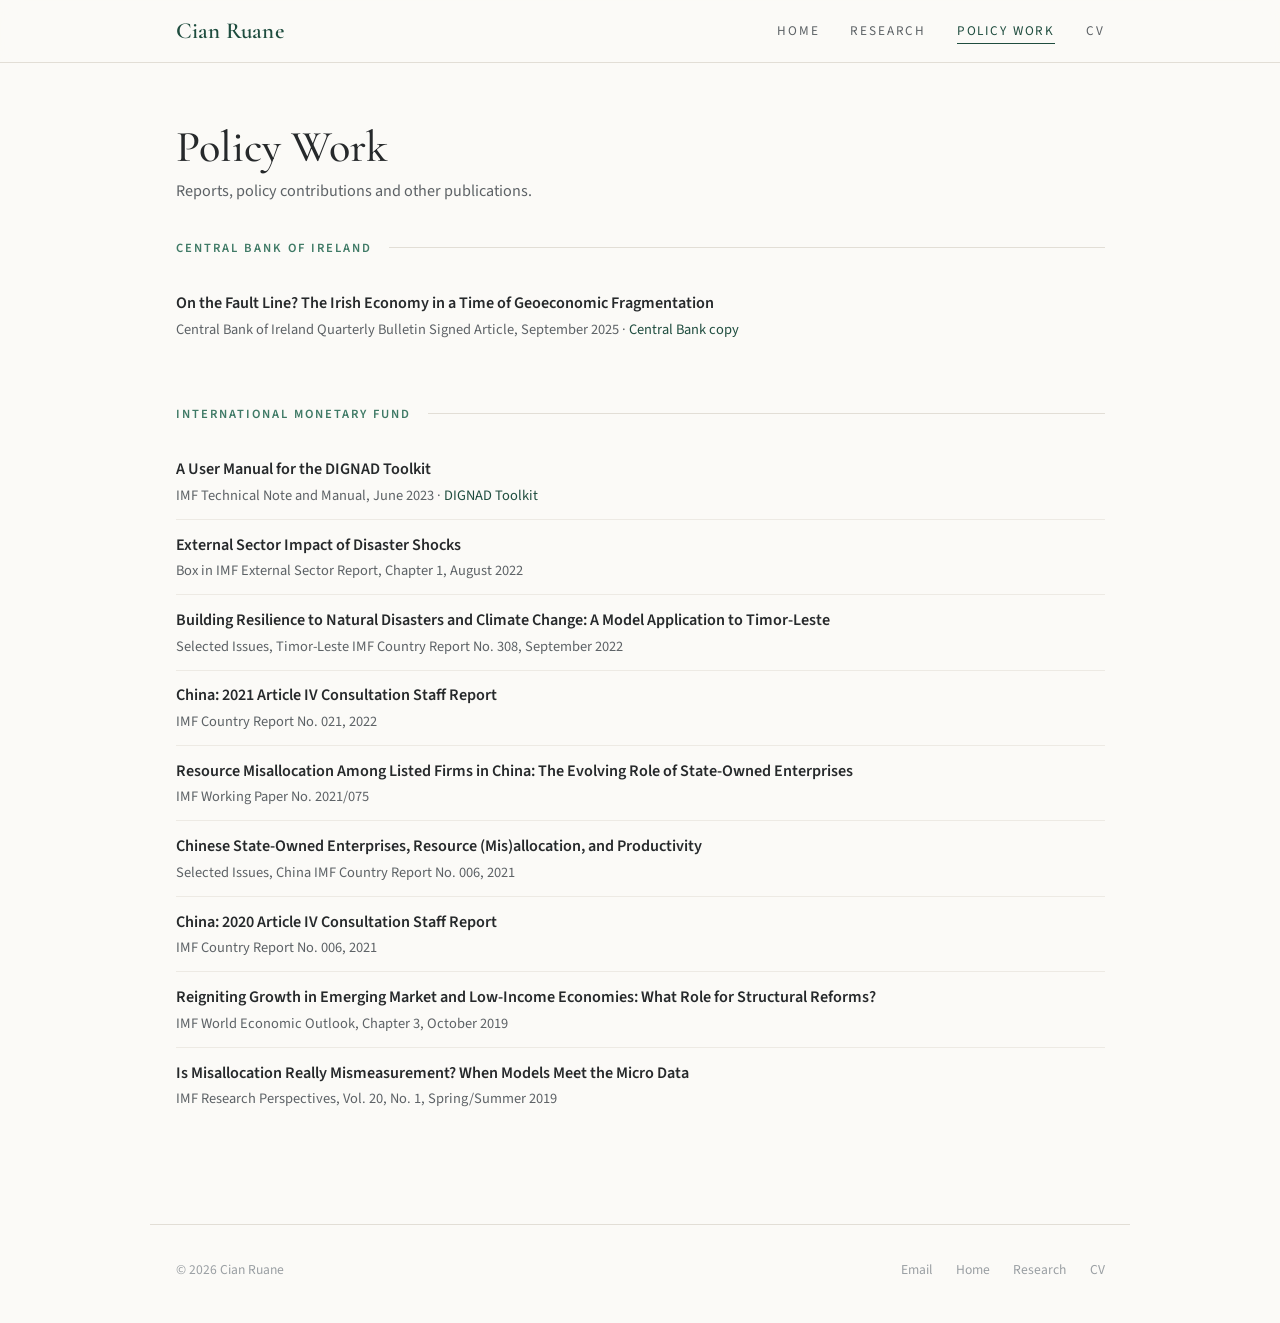
==== policy.html @ 05b77630 "Add files via upload" ====
<!DOCTYPE html>
<html lang="en">
<head>
  <meta charset="utf-8">
  <meta name="viewport" content="width=device-width, initial-scale=1">
  <title>Policy Work — Cian Ruane</title>
  <meta name="description" content="Policy work by Cian Ruane: Central Bank of Ireland and IMF reports, signed articles, working papers and other publications.">
  <link rel="preconnect" href="https://fonts.googleapis.com">
  <link rel="preconnect" href="https://fonts.gstatic.com" crossorigin>
  <link href="https://fonts.googleapis.com/css2?family=Cormorant+Garamond:ital,wght@0,500;0,600;1,500&family=Source+Sans+3:ital,wght@0,400;0,600;1,400&display=swap" rel="stylesheet">
  <link rel="stylesheet" href="style.css">
  <link rel="icon" href="data:image/svg+xml,<svg xmlns='http://www.w3.org/2000/svg' viewBox='0 0 100 100'><rect width='100' height='100' rx='16' fill='%231f4d3f'/><text x='50' y='68' font-size='58' text-anchor='middle' fill='white' font-family='Georgia,serif'>C</text></svg>">
</head>
<body>

<nav class="nav">
  <div class="nav-inner">
    <a href="index.html" class="nav-name">Cian Ruane</a>
    <ul class="nav-links">
      <li><a href="index.html">Home</a></li>
      <li><a href="research.html">Research</a></li>
      <li><a href="policy.html" class="active">Policy Work</a></li>
      <li><a href="cv/CianRuane_CV.pdf" target="_blank" rel="noopener">CV</a></li>
    </ul>
  </div>
</nav>

<header class="page-head">
  <h1 class="page-title">Policy Work</h1>
  <p class="page-sub">Reports, policy contributions and other publications.</p>
</header>

<main class="content">

  <section class="section" id="cbi">
    <div class="section-head"><h2>Central Bank of Ireland</h2></div>

    <div class="item">
      <a class="t" href="papers/OnTheFaultLine_IrishEconomy.pdf" target="_blank" rel="noopener">On the Fault Line? The Irish Economy in a Time of Geoeconomic Fragmentation</a>
      <span class="where">Central Bank of Ireland Quarterly Bulletin Signed Article, September 2025 · <a href="https://www.centralbank.ie/docs/default-source/publications/quarterly-bulletins/quarterly-bulletin-signed-articles/on-the-fault-line-irish-economy-in-a-time-of-geoeconomic-fragmentation.pdf" target="_blank" rel="noopener">Central Bank copy</a></span>
    </div>
  </section>

  <section class="section" id="imf">
    <div class="section-head"><h2>International Monetary Fund</h2></div>

    <div class="item">
      <a class="t" href="https://www.imf.org/en/Publications/TNM/Issues/2023/06/05/A-User-Manual-for-the-DIGNAD-Toolkit-531886" target="_blank" rel="noopener">A User Manual for the DIGNAD Toolkit</a>
      <span class="where">IMF Technical Note and Manual, June 2023 · <a href="https://climatedata.imf.org/pages/dignad" target="_blank" rel="noopener">DIGNAD Toolkit</a></span>
    </div>
    <div class="item">
      <a class="t" href="https://www.imf.org/en/Publications/ESR/Issues/2022/08/04/2022-external-sector-report" target="_blank" rel="noopener">External Sector Impact of Disaster Shocks</a>
      <span class="where">Box in IMF External Sector Report, Chapter 1, August 2022</span>
    </div>
    <div class="item">
      <a class="t" href="https://www.imf.org/en/Publications/CR/Issues/2022/09/21/Democratic-Republic-of-Timor-Leste-Selected-Issues-523690" target="_blank" rel="noopener">Building Resilience to Natural Disasters and Climate Change: A Model Application to Timor-Leste</a>
      <span class="where">Selected Issues, Timor-Leste IMF Country Report No. 308, September 2022</span>
    </div>
    <div class="item">
      <a class="t" href="https://www.imf.org/en/Publications/CR/Issues/2022/01/26/Peoples-Republic-of-China-2021-Article-IV-Consultation-Press-Release-Staff-Report-and-512248" target="_blank" rel="noopener">China: 2021 Article IV Consultation Staff Report</a>
      <span class="where">IMF Country Report No. 021, 2022</span>
    </div>
    <div class="item">
      <a class="t" href="https://www.imf.org/en/Publications/WP/Issues/2021/03/12/Resource-Misallocation-Among-Listed-Firms-in-China-The-Evolving-Role-of-State-Owned-50167" target="_blank" rel="noopener">Resource Misallocation Among Listed Firms in China: The Evolving Role of State-Owned Enterprises</a>
      <span class="where">IMF Working Paper No. 2021/075</span>
    </div>
    <div class="item">
      <a class="t" href="https://www.imf.org/en/Publications/CR/Issues/2021/01/13/Peoples-Republic-of-China-Selected-Issues-50007" target="_blank" rel="noopener">Chinese State-Owned Enterprises, Resource (Mis)allocation, and Productivity</a>
      <span class="where">Selected Issues, China IMF Country Report No. 006, 2021</span>
    </div>
    <div class="item">
      <a class="t" href="https://www.imf.org/en/Publications/CR/Issues/2021/01/06/Peoples-Republic-of-China-2020-Article-IV-Consultation-Press-Release-Staff-Report-and-49992" target="_blank" rel="noopener">China: 2020 Article IV Consultation Staff Report</a>
      <span class="where">IMF Country Report No. 006, 2021</span>
    </div>
    <div class="item">
      <a class="t" href="https://www.imf.org/en/Publications/WEO/Issues/2019/10/01/world-economic-outlook-october-2019#Chapter%203" target="_blank" rel="noopener">Reigniting Growth in Emerging Market and Low-Income Economies: What Role for Structural Reforms?</a>
      <span class="where">IMF World Economic Outlook, Chapter 3, October 2019</span>
    </div>
    <div class="item">
      <a class="t" href="https://www.imf.org/External/Pubs/FT/irb/2019/SpringSummer/index.pdf" target="_blank" rel="noopener">Is Misallocation Really Mismeasurement? When Models Meet the Micro Data</a>
      <span class="where">IMF Research Perspectives, Vol. 20, No. 1, Spring/Summer 2019</span>
    </div>
  </section>

</main>

<footer>
  <div>© <span id="year">2026</span> Cian Ruane</div>
  <div>
    <a href="mailto:cianruane2@gmail.com">Email</a>
    <a href="index.html">Home</a>
    <a href="research.html">Research</a>
    <a href="cv/CianRuane_CV.pdf" target="_blank" rel="noopener">CV</a>
  </div>
</footer>
<script>document.getElementById('year').textContent = new Date().getFullYear();</script>
</body>
</html>
---- style.css ----
/* ------------------------------------------------------------
   cianruane.com — stylesheet
   Fonts: Cormorant Garamond (headings) + Source Sans 3 (body)
   Palette: warm off-white ground, deep green accent
   ------------------------------------------------------------ */

:root {
  --ground: #fbfaf7;
  --ink: #26292b;
  --ink-soft: #5d6266;
  --ink-faint: #9a9fa3;
  --accent: #1f4d3f;        /* deep green */
  --accent-soft: #3f7a66;
  --rule: #e2ded6;
  --rule-soft: rgba(226, 222, 214, 0.55);
  --serif: "Cormorant Garamond", "Iowan Old Style", Georgia, serif;
  --sans: "Source Sans 3", "Helvetica Neue", Arial, sans-serif;
  --max: 980px;
}

*, *::before, *::after { box-sizing: border-box; margin: 0; padding: 0; }
html { font-size: 17px; scroll-behavior: smooth; }
body {
  font-family: var(--sans);
  color: var(--ink);
  background: var(--ground);
  line-height: 1.6;
  -webkit-font-smoothing: antialiased;
}
a { color: var(--accent); text-decoration: none; }
a:hover { text-decoration: underline; text-underline-offset: 3px; }

/* ---------- Navigation ---------- */
.nav {
  position: sticky; top: 0; z-index: 10;
  background: rgba(251, 250, 247, 0.9);
  backdrop-filter: blur(10px); -webkit-backdrop-filter: blur(10px);
  border-bottom: 1px solid var(--rule);
}
.nav-inner {
  max-width: var(--max); margin: 0 auto; padding: 0 1.5rem;
  height: 62px; display: flex; align-items: center; justify-content: space-between;
}
.nav-name {
  font-family: var(--serif); font-size: 1.35rem; font-weight: 600;
  color: var(--accent); letter-spacing: 0.01em;
}
.nav-name:hover { text-decoration: none; }
.nav-links { display: flex; gap: 1.8rem; list-style: none; }
.nav-links a {
  font-size: 0.78rem; letter-spacing: 0.14em; text-transform: uppercase;
  color: var(--ink-soft); padding-bottom: 3px;
  border-bottom: 1.5px solid transparent; transition: color .2s, border-color .2s;
}
.nav-links a:hover, .nav-links a.active { color: var(--accent); border-color: var(--accent); text-decoration: none; }

/* ---------- Home / hero ---------- */
.hero {
  max-width: var(--max); margin: 0 auto; padding: 4.5rem 1.5rem 3rem;
  display: grid; grid-template-columns: 280px 1fr; gap: 3.5rem; align-items: start;
}
.hero-photo {
  width: 100%; aspect-ratio: 4 / 5; object-fit: cover; object-position: top;
  border-radius: 4px; filter: grayscale(100%);
  box-shadow: 0 10px 30px rgba(38, 41, 43, 0.10);
}
.hero-name {
  font-family: var(--serif); font-size: 3rem; font-weight: 500; line-height: 1.05;
  color: var(--ink); margin-bottom: 0.4rem;
}
.hero-role { font-size: 1.05rem; color: var(--ink-soft); margin-bottom: 1.8rem; }
.hero-role a { color: var(--accent); }
.hero-bio p { margin-bottom: 1rem; max-width: 60ch; }
.hero-bio p:last-child { margin-bottom: 0; }

.hero-facts {
  display: grid; grid-template-columns: max-content 1fr; column-gap: 1.5rem; row-gap: .45rem;
  margin: 2rem 0; padding: 1.4rem 0; border-top: 1px solid var(--rule); border-bottom: 1px solid var(--rule);
  font-size: 0.92rem;
}
.hero-facts dt { font-size: .72rem; letter-spacing: .12em; text-transform: uppercase; color: var(--ink-faint); padding-top: .2rem; }
.hero-facts dd { color: var(--ink); }

.hero-contact { font-size: .92rem; color: var(--ink-soft); }
.hero-contact p { margin-bottom: .35rem; }
.hero-contact .profiles a { margin-right: 1.1rem; }
.hero-contact .profiles a::before { content: "↗ "; color: var(--ink-faint); }
.hero-actions { display: flex; gap: .8rem; margin-top: 1.6rem; flex-wrap: wrap; }
.btn {
  display: inline-block; padding: .55rem 1.1rem; border-radius: 3px; font-size: .82rem;
  letter-spacing: .08em; text-transform: uppercase; border: 1px solid var(--accent);
  color: var(--accent); transition: background .2s, color .2s;
}
.btn:hover { background: var(--accent); color: #fff; text-decoration: none; }
.btn.primary { background: var(--accent); color: #fff; }
.btn.primary:hover { background: var(--accent-soft); border-color: var(--accent-soft); }

.hero-fields { display: flex; flex-wrap: wrap; gap: .45rem; margin-top: 1.4rem; }
.tag {
  font-size: .72rem; letter-spacing: .08em; text-transform: uppercase;
  color: var(--accent); border: 1px solid rgba(31,77,63,.3); border-radius: 999px; padding: .2rem .7rem;
}

/* ---------- Research page ---------- */
.page-head { max-width: var(--max); margin: 0 auto; padding: 3.5rem 1.5rem 1rem; }
.page-title { font-family: var(--serif); font-size: 2.6rem; font-weight: 500; color: var(--ink); line-height: 1.1; }
.page-sub { color: var(--ink-soft); margin-top: .4rem; font-size: .95rem; }
.page-sub a { margin-right: 1.1rem; }

.content { max-width: var(--max); margin: 0 auto; padding: 1rem 1.5rem 3rem; }
.section { margin-bottom: 3rem; }
.section-head { display: flex; align-items: center; gap: 1rem; margin-bottom: 1.2rem; }
.section-head h2 {
  font-family: var(--sans); font-size: .74rem; font-weight: 600; letter-spacing: .16em;
  text-transform: uppercase; color: var(--accent-soft); white-space: nowrap;
}
.section-head::after { content: ""; flex: 1; height: 1px; background: var(--rule); }

.paper { padding: 1.25rem 0; border-bottom: 1px solid var(--rule-soft); }
.paper:last-child { border-bottom: none; }
.paper h3 { font-family: var(--serif); font-size: 1.32rem; font-weight: 600; line-height: 1.3; color: var(--ink); margin-bottom: .2rem; }
.paper h3 a { color: inherit; background-image: linear-gradient(var(--accent), var(--accent)); background-repeat: no-repeat; background-size: 0 1.5px; background-position: 0 100%; transition: background-size .25s ease, color .2s; }
.paper h3 a:hover { text-decoration: none; color: var(--accent); background-size: 100% 1.5px; }
.paper .with { font-size: .9rem; color: var(--ink-soft); }
.paper .venue { font-size: .92rem; margin-top: .35rem; color: var(--ink-soft); }
.paper .venue .j {
  display: inline-block; font-family: var(--serif); font-size: 1.02rem; font-weight: 600; font-style: italic;
  color: var(--accent); background: rgba(31,77,63,.07); border-left: 3px solid var(--accent);
  padding: .05rem .55rem .05rem .5rem; margin-right: .4rem; border-radius: 0 3px 3px 0;
}
.paper .venue .status { font-weight: 600; color: var(--ink); }
.paper .note { font-size: .84rem; color: var(--ink-soft); font-style: italic; margin-top: .15rem; }
.paper .links { font-size: .82rem; margin-top: .35rem; }
.paper .links a { margin-right: .9rem; }
.paper .links a::before { content: "↗ "; color: var(--ink-faint); }

/* collapsible abstract */
.paper details { margin-top: .4rem; font-size: .88rem; }
.paper summary { cursor: pointer; color: var(--accent-soft); font-size: .8rem; list-style: none; user-select: none; display: inline-block; }
.paper summary::-webkit-details-marker { display: none; }
.paper summary::before { content: "+ "; }
.paper details[open] summary::before { content: "− "; }
.paper details p {
  margin-top: .55rem; padding: .9rem 1rem; color: var(--ink-soft); line-height: 1.6;
  background: rgba(226, 222, 214, .18); border-left: 2px solid var(--rule); text-align: justify; hyphens: auto;
}

/* compact lists (discussions, reports) */
.item { padding: .7rem 0; border-bottom: 1px solid var(--rule-soft); font-size: .95rem; }
.item:last-child { border-bottom: none; }
.item .t { font-weight: 600; color: var(--ink); }
.item .by { color: var(--ink-soft); }
.item .where { display: block; font-size: .85rem; color: var(--ink-soft); margin-top: .1rem; }

/* ---------- Footer ---------- */
footer {
  max-width: var(--max); margin: 0 auto; padding: 2rem 1.5rem 2.5rem;
  border-top: 1px solid var(--rule); display: flex; justify-content: space-between; gap: 1rem; flex-wrap: wrap;
  font-size: .8rem; color: var(--ink-faint);
}
footer a { color: var(--ink-faint); margin-left: 1.2rem; }
footer a:hover { color: var(--accent); }

/* ---------- Responsive ---------- */
@media (max-width: 720px) {
  html { font-size: 16px; }
  .hero { grid-template-columns: 1fr; gap: 2rem; padding-top: 2.5rem; }
  .hero-photo { max-width: 240px; }
  .hero-name { font-size: 2.4rem; }
  .page-title { font-size: 2.1rem; }
  .nav-links { gap: 1.1rem; }
  .nav-links a { font-size: .72rem; }
  footer { flex-direction: column; }
  footer a { margin-left: 0; margin-right: 1.2rem; }
}
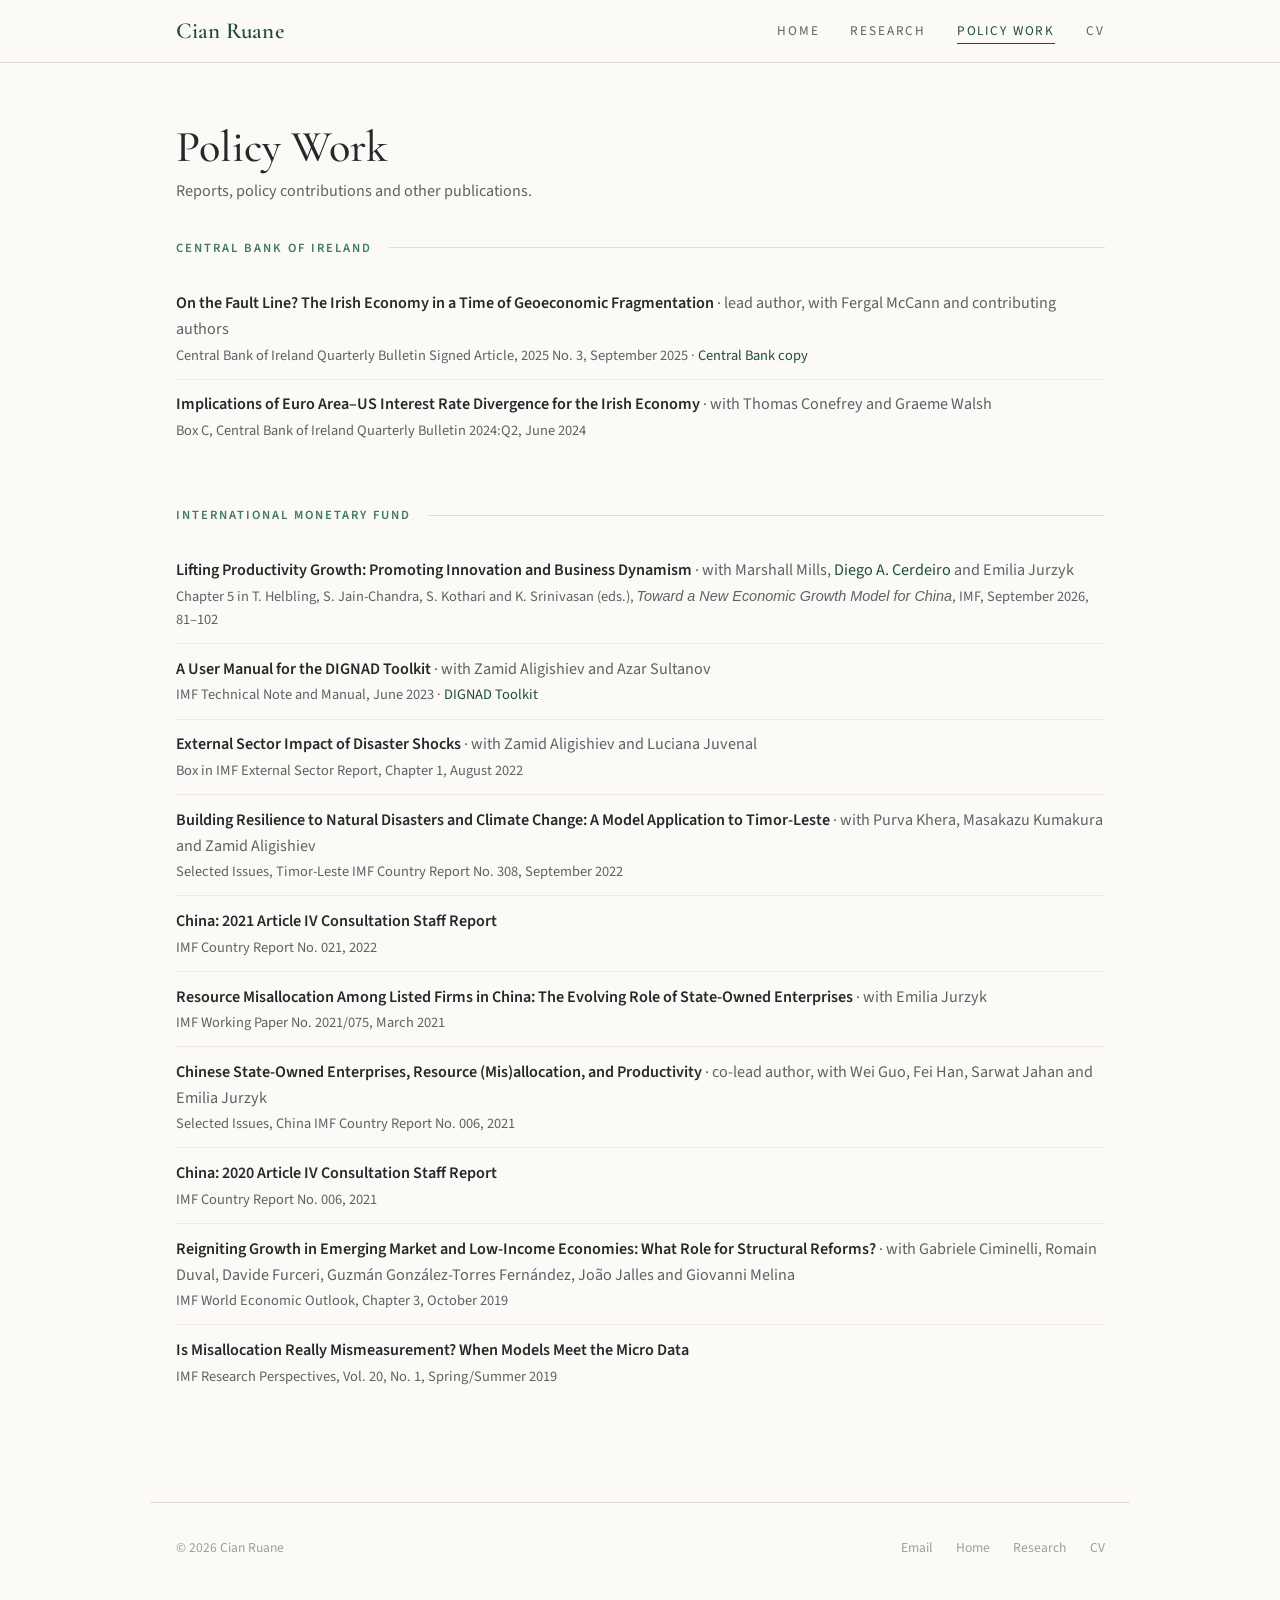
==== commit 0f0a92f8: "Add files via upload Sept 2026 updates" ====
--- a/policy.html
+++ b/policy.html
@@ -37,7 +37,13 @@
 
     <div class="item">
       <a class="t" href="papers/OnTheFaultLine_IrishEconomy.pdf" target="_blank" rel="noopener">On the Fault Line? The Irish Economy in a Time of Geoeconomic Fragmentation</a>
-      <span class="where">Central Bank of Ireland Quarterly Bulletin Signed Article, September 2025 · <a href="https://www.centralbank.ie/docs/default-source/publications/quarterly-bulletins/quarterly-bulletin-signed-articles/on-the-fault-line-irish-economy-in-a-time-of-geoeconomic-fragmentation.pdf" target="_blank" rel="noopener">Central Bank copy</a></span>
+      <span class="by">· lead author, with Fergal McCann and contributing authors</span>
+      <span class="where">Central Bank of Ireland Quarterly Bulletin Signed Article, 2025 No. 3, September 2025 · <a href="https://www.centralbank.ie/docs/default-source/publications/quarterly-bulletins/quarterly-bulletin-signed-articles/on-the-fault-line-irish-economy-in-a-time-of-geoeconomic-fragmentation.pdf" target="_blank" rel="noopener">Central Bank copy</a></span>
+    </div>
+    <div class="item">
+      <a class="t" href="https://www.centralbank.ie/docs/default-source/publications/quarterly-bulletins/boxes/qb2-2024/box-c-implications-of-euro-area-us-interest-rate-divergence-for-the-irish-economy.pdf" target="_blank" rel="noopener">Implications of Euro Area–US Interest Rate Divergence for the Irish Economy</a>
+      <span class="by">· with Thomas Conefrey and Graeme Walsh</span>
+      <span class="where">Box C, Central Bank of Ireland Quarterly Bulletin 2024:Q2, June 2024</span>
     </div>
   </section>
 
@@ -45,15 +51,24 @@
     <div class="section-head"><h2>International Monetary Fund</h2></div>
 
     <div class="item">
+      <a class="t" href="https://www.imf.org/en/publications/books/issues/2026/09/18/toward-a-new-economic-growth-model-for-china-573495" target="_blank" rel="noopener">Lifting Productivity Growth: Promoting Innovation and Business Dynamism</a>
+      <span class="by">· with Marshall Mills, <a href="https://sites.google.com/site/diegocerdeiro/home" target="_blank" rel="noopener">Diego A. Cerdeiro</a> and Emilia Jurzyk</span>
+      <span class="where">Chapter 5 in T. Helbling, S. Jain-Chandra, S. Kothari and K. Srinivasan (eds.), <em>Toward a New Economic Growth Model for China</em>, IMF, September 2026, 81–102</span>
+    </div>
+
+    <div class="item">
       <a class="t" href="https://www.imf.org/en/Publications/TNM/Issues/2023/06/05/A-User-Manual-for-the-DIGNAD-Toolkit-531886" target="_blank" rel="noopener">A User Manual for the DIGNAD Toolkit</a>
+      <span class="by">· with Zamid Aligishiev and Azar Sultanov</span>
       <span class="where">IMF Technical Note and Manual, June 2023 · <a href="https://climatedata.imf.org/pages/dignad" target="_blank" rel="noopener">DIGNAD Toolkit</a></span>
     </div>
     <div class="item">
       <a class="t" href="https://www.imf.org/en/Publications/ESR/Issues/2022/08/04/2022-external-sector-report" target="_blank" rel="noopener">External Sector Impact of Disaster Shocks</a>
+      <span class="by">· with Zamid Aligishiev and Luciana Juvenal</span>
       <span class="where">Box in IMF External Sector Report, Chapter 1, August 2022</span>
     </div>
     <div class="item">
       <a class="t" href="https://www.imf.org/en/Publications/CR/Issues/2022/09/21/Democratic-Republic-of-Timor-Leste-Selected-Issues-523690" target="_blank" rel="noopener">Building Resilience to Natural Disasters and Climate Change: A Model Application to Timor-Leste</a>
+      <span class="by">· with Purva Khera, Masakazu Kumakura and Zamid Aligishiev</span>
       <span class="where">Selected Issues, Timor-Leste IMF Country Report No. 308, September 2022</span>
     </div>
     <div class="item">
@@ -62,10 +77,12 @@
     </div>
     <div class="item">
       <a class="t" href="https://www.imf.org/en/Publications/WP/Issues/2021/03/12/Resource-Misallocation-Among-Listed-Firms-in-China-The-Evolving-Role-of-State-Owned-50167" target="_blank" rel="noopener">Resource Misallocation Among Listed Firms in China: The Evolving Role of State-Owned Enterprises</a>
-      <span class="where">IMF Working Paper No. 2021/075</span>
+      <span class="by">· with Emilia Jurzyk</span>
+      <span class="where">IMF Working Paper No. 2021/075, March 2021</span>
     </div>
     <div class="item">
       <a class="t" href="https://www.imf.org/en/Publications/CR/Issues/2021/01/13/Peoples-Republic-of-China-Selected-Issues-50007" target="_blank" rel="noopener">Chinese State-Owned Enterprises, Resource (Mis)allocation, and Productivity</a>
+      <span class="by">· co-lead author, with Wei Guo, Fei Han, Sarwat Jahan and Emilia Jurzyk</span>
       <span class="where">Selected Issues, China IMF Country Report No. 006, 2021</span>
     </div>
     <div class="item">
@@ -74,6 +91,7 @@
     </div>
     <div class="item">
       <a class="t" href="https://www.imf.org/en/Publications/WEO/Issues/2019/10/01/world-economic-outlook-october-2019#Chapter%203" target="_blank" rel="noopener">Reigniting Growth in Emerging Market and Low-Income Economies: What Role for Structural Reforms?</a>
+      <span class="by">· with Gabriele Ciminelli, Romain Duval, Davide Furceri, Guzmán González-Torres Fernández, João Jalles and Giovanni Melina</span>
       <span class="where">IMF World Economic Outlook, Chapter 3, October 2019</span>
     </div>
     <div class="item">
--- a/style.css
+++ b/style.css
@@ -81,7 +81,7 @@
 .hero-facts dt { font-size: .72rem; letter-spacing: .12em; text-transform: uppercase; color: var(--ink-faint); padding-top: .2rem; }
 .hero-facts dd { color: var(--ink); }
 
-.hero-contact { font-size: .92rem; color: var(--ink-soft); }
+.hero-contact { font-size: .92rem; color: var(--ink-soft); margin-top: 1.8rem; padding-top: 1.4rem; border-top: 1px solid var(--rule); }
 .hero-contact p { margin-bottom: .35rem; }
 .hero-contact .profiles a { margin-right: 1.1rem; }
 .hero-contact .profiles a::before { content: "↗ "; color: var(--ink-faint); }
@@ -124,9 +124,8 @@
 .paper .with { font-size: .9rem; color: var(--ink-soft); }
 .paper .venue { font-size: .92rem; margin-top: .35rem; color: var(--ink-soft); }
 .paper .venue .j {
-  display: inline-block; font-family: var(--serif); font-size: 1.02rem; font-weight: 600; font-style: italic;
-  color: var(--accent); background: rgba(31,77,63,.07); border-left: 3px solid var(--accent);
-  padding: .05rem .55rem .05rem .5rem; margin-right: .4rem; border-radius: 0 3px 3px 0;
+  font-family: var(--serif); font-size: 1.05rem; font-weight: 600; font-style: italic;
+  color: var(--accent); margin-right: .35rem;
 }
 .paper .venue .status { font-weight: 600; color: var(--ink); }
 .paper .note { font-size: .84rem; color: var(--ink-soft); font-style: italic; margin-top: .15rem; }
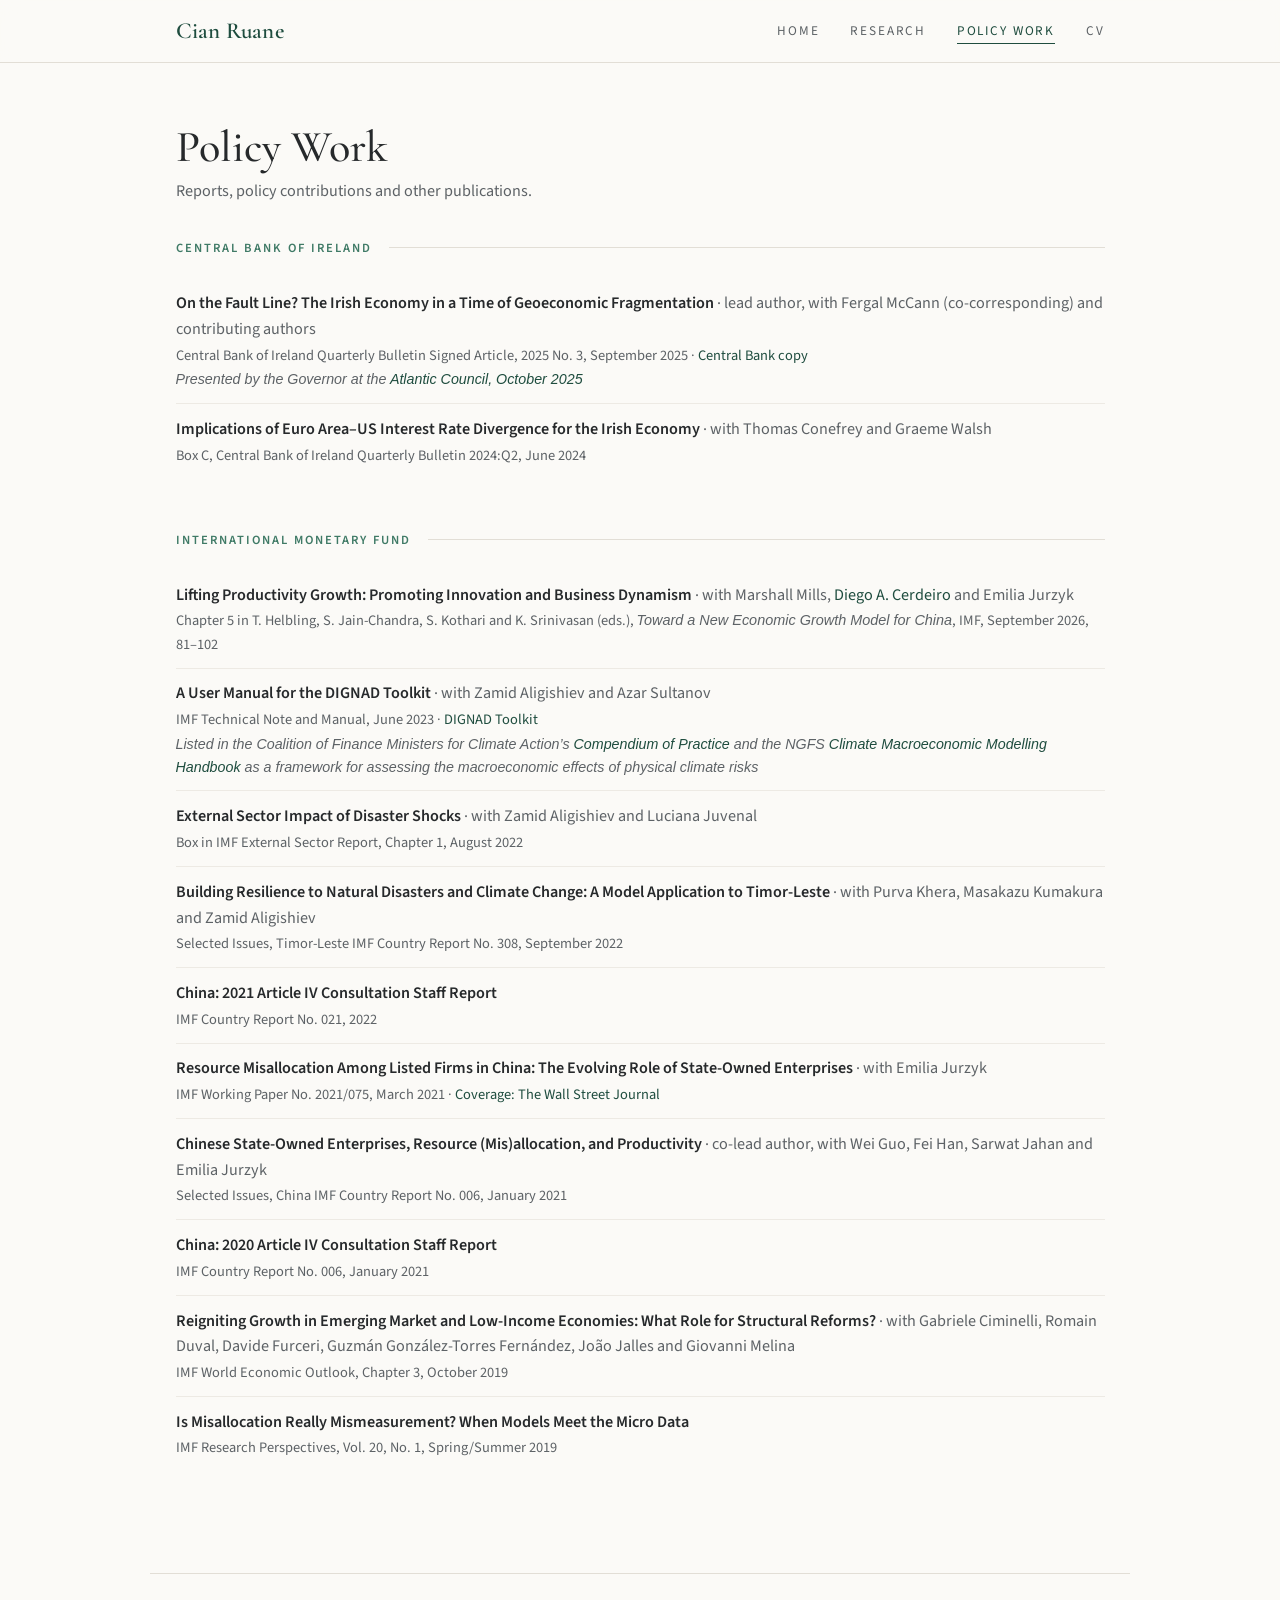
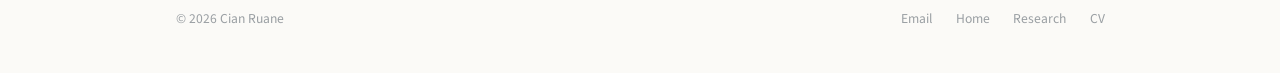
==== commit 213ca9cf: "Add files via upload" ====
--- a/policy.html
+++ b/policy.html
@@ -37,8 +37,9 @@
 
     <div class="item">
       <a class="t" href="papers/OnTheFaultLine_IrishEconomy.pdf" target="_blank" rel="noopener">On the Fault Line? The Irish Economy in a Time of Geoeconomic Fragmentation</a>
-      <span class="by">· lead author, with Fergal McCann and contributing authors</span>
+      <span class="by">· lead author, with Fergal McCann (co-corresponding) and contributing authors</span>
       <span class="where">Central Bank of Ireland Quarterly Bulletin Signed Article, 2025 No. 3, September 2025 · <a href="https://www.centralbank.ie/docs/default-source/publications/quarterly-bulletins/quarterly-bulletin-signed-articles/on-the-fault-line-irish-economy-in-a-time-of-geoeconomic-fragmentation.pdf" target="_blank" rel="noopener">Central Bank copy</a></span>
+      <span class="note">Presented by the Governor at the <a href="https://www.centralbank.ie/news/article/speech-governor-makhlouf-the-trans-atlantic-economy-pathways-and-perceptions-14-oct-2025" target="_blank" rel="noopener">Atlantic Council, October 2025</a></span>
     </div>
     <div class="item">
       <a class="t" href="https://www.centralbank.ie/docs/default-source/publications/quarterly-bulletins/boxes/qb2-2024/box-c-implications-of-euro-area-us-interest-rate-divergence-for-the-irish-economy.pdf" target="_blank" rel="noopener">Implications of Euro Area–US Interest Rate Divergence for the Irish Economy</a>
@@ -60,6 +61,7 @@
       <a class="t" href="https://www.imf.org/en/Publications/TNM/Issues/2023/06/05/A-User-Manual-for-the-DIGNAD-Toolkit-531886" target="_blank" rel="noopener">A User Manual for the DIGNAD Toolkit</a>
       <span class="by">· with Zamid Aligishiev and Azar Sultanov</span>
       <span class="where">IMF Technical Note and Manual, June 2023 · <a href="https://climatedata.imf.org/pages/dignad" target="_blank" rel="noopener">DIGNAD Toolkit</a></span>
+      <span class="note">Listed in the Coalition of Finance Ministers for Climate Action’s <a href="https://greenandresilienteconomics.org/compendium-of-practice/contributions/dignad-debt-investment-growth-and-natural-disaster-model/" target="_blank" rel="noopener">Compendium of Practice</a> and the NGFS <a href="https://www.ngfs.net/en/publications-and-statistics/publications/climate-macroeconomic-modelling-handbook" target="_blank" rel="noopener">Climate Macroeconomic Modelling Handbook</a> as a framework for assessing the macroeconomic effects of physical climate risks</span>
     </div>
     <div class="item">
       <a class="t" href="https://www.imf.org/en/Publications/ESR/Issues/2022/08/04/2022-external-sector-report" target="_blank" rel="noopener">External Sector Impact of Disaster Shocks</a>
@@ -78,16 +80,16 @@
     <div class="item">
       <a class="t" href="https://www.imf.org/en/Publications/WP/Issues/2021/03/12/Resource-Misallocation-Among-Listed-Firms-in-China-The-Evolving-Role-of-State-Owned-50167" target="_blank" rel="noopener">Resource Misallocation Among Listed Firms in China: The Evolving Role of State-Owned Enterprises</a>
       <span class="by">· with Emilia Jurzyk</span>
-      <span class="where">IMF Working Paper No. 2021/075, March 2021</span>
+      <span class="where">IMF Working Paper No. 2021/075, March 2021 · <a href="https://www.wsj.com/economy/chinas-economic-recovery-belies-a-lingering-productivity-challenge-11610884800" target="_blank" rel="noopener">Coverage: The Wall Street Journal</a></span>
     </div>
     <div class="item">
       <a class="t" href="https://www.imf.org/en/Publications/CR/Issues/2021/01/13/Peoples-Republic-of-China-Selected-Issues-50007" target="_blank" rel="noopener">Chinese State-Owned Enterprises, Resource (Mis)allocation, and Productivity</a>
       <span class="by">· co-lead author, with Wei Guo, Fei Han, Sarwat Jahan and Emilia Jurzyk</span>
-      <span class="where">Selected Issues, China IMF Country Report No. 006, 2021</span>
+      <span class="where">Selected Issues, China IMF Country Report No. 006, January 2021</span>
     </div>
     <div class="item">
       <a class="t" href="https://www.imf.org/en/Publications/CR/Issues/2021/01/06/Peoples-Republic-of-China-2020-Article-IV-Consultation-Press-Release-Staff-Report-and-49992" target="_blank" rel="noopener">China: 2020 Article IV Consultation Staff Report</a>
-      <span class="where">IMF Country Report No. 006, 2021</span>
+      <span class="where">IMF Country Report No. 006, January 2021</span>
     </div>
     <div class="item">
       <a class="t" href="https://www.imf.org/en/Publications/WEO/Issues/2019/10/01/world-economic-outlook-october-2019#Chapter%203" target="_blank" rel="noopener">Reigniting Growth in Emerging Market and Low-Income Economies: What Role for Structural Reforms?</a>
--- a/style.css
+++ b/style.css
@@ -130,7 +130,7 @@
 .paper .venue .status { font-weight: 600; color: var(--ink); }
 .paper .note { font-size: .84rem; color: var(--ink-soft); font-style: italic; margin-top: .15rem; }
 .paper .links { font-size: .82rem; margin-top: .35rem; }
-.paper .links a { margin-right: .9rem; }
+.paper .links a { margin-right: .9rem; white-space: nowrap; }
 .paper .links a::before { content: "↗ "; color: var(--ink-faint); }
 
 /* collapsible abstract */
@@ -150,6 +150,7 @@
 .item .t { font-weight: 600; color: var(--ink); }
 .item .by { color: var(--ink-soft); }
 .item .where { display: block; font-size: .85rem; color: var(--ink-soft); margin-top: .1rem; }
+.item .note { display: block; font-size: .84rem; color: var(--ink-soft); font-style: italic; margin-top: .1rem; }
 
 /* ---------- Footer ---------- */
 footer {
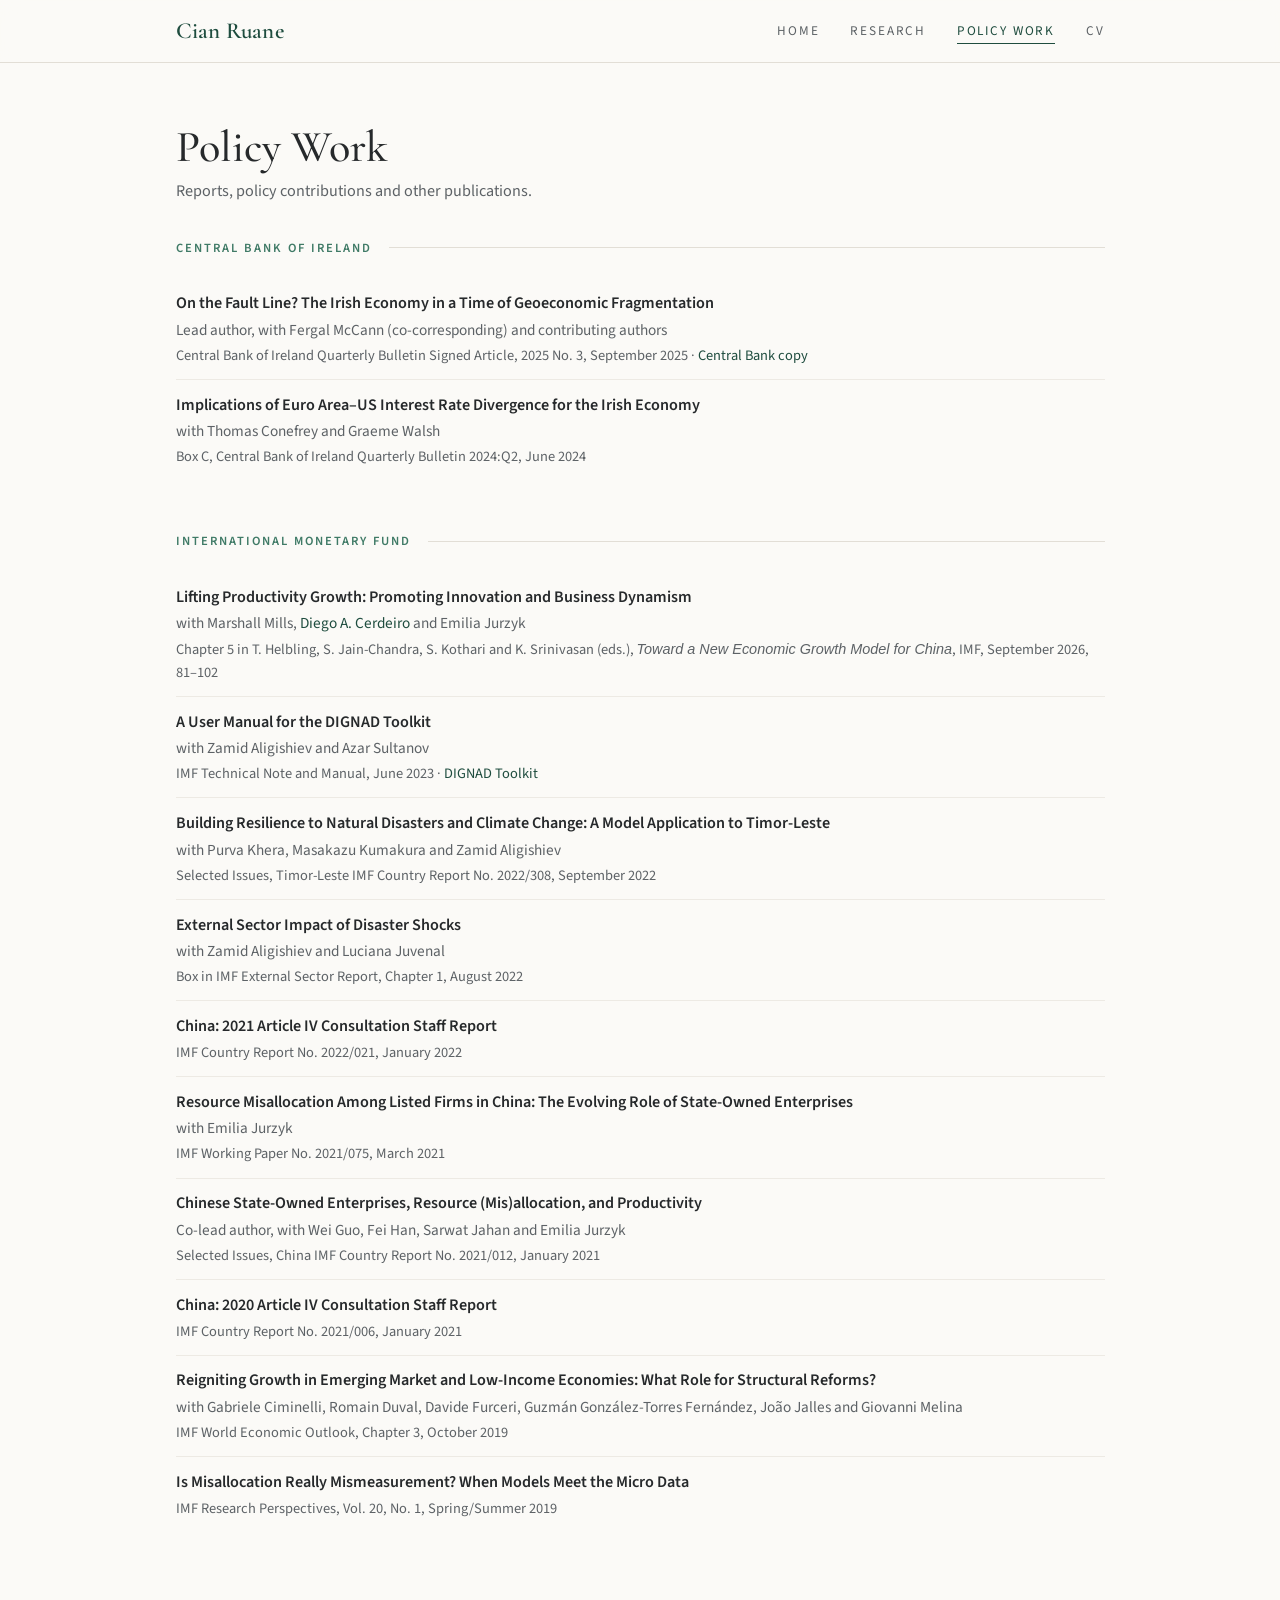
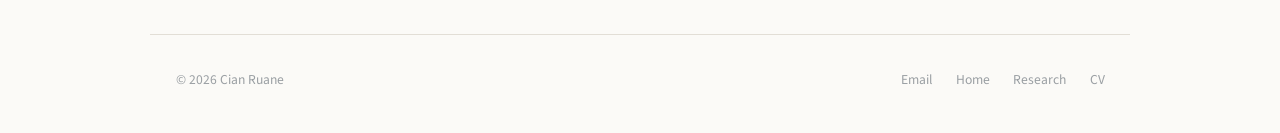
==== commit 8f898974: "Add files via upload" ====
--- a/policy.html
+++ b/policy.html
@@ -37,13 +37,12 @@
 
     <div class="item">
       <a class="t" href="papers/OnTheFaultLine_IrishEconomy.pdf" target="_blank" rel="noopener">On the Fault Line? The Irish Economy in a Time of Geoeconomic Fragmentation</a>
-      <span class="by">· lead author, with Fergal McCann (co-corresponding) and contributing authors</span>
+      <span class="by">Lead author, with Fergal McCann (co-corresponding) and contributing authors</span>
       <span class="where">Central Bank of Ireland Quarterly Bulletin Signed Article, 2025 No. 3, September 2025 · <a href="https://www.centralbank.ie/docs/default-source/publications/quarterly-bulletins/quarterly-bulletin-signed-articles/on-the-fault-line-irish-economy-in-a-time-of-geoeconomic-fragmentation.pdf" target="_blank" rel="noopener">Central Bank copy</a></span>
-      <span class="note">Presented by the Governor at the <a href="https://www.centralbank.ie/news/article/speech-governor-makhlouf-the-trans-atlantic-economy-pathways-and-perceptions-14-oct-2025" target="_blank" rel="noopener">Atlantic Council, October 2025</a></span>
     </div>
     <div class="item">
       <a class="t" href="https://www.centralbank.ie/docs/default-source/publications/quarterly-bulletins/boxes/qb2-2024/box-c-implications-of-euro-area-us-interest-rate-divergence-for-the-irish-economy.pdf" target="_blank" rel="noopener">Implications of Euro Area–US Interest Rate Divergence for the Irish Economy</a>
-      <span class="by">· with Thomas Conefrey and Graeme Walsh</span>
+      <span class="by">with Thomas Conefrey and Graeme Walsh</span>
       <span class="where">Box C, Central Bank of Ireland Quarterly Bulletin 2024:Q2, June 2024</span>
     </div>
   </section>
@@ -53,47 +52,46 @@
 
     <div class="item">
       <a class="t" href="https://www.imf.org/en/publications/books/issues/2026/09/18/toward-a-new-economic-growth-model-for-china-573495" target="_blank" rel="noopener">Lifting Productivity Growth: Promoting Innovation and Business Dynamism</a>
-      <span class="by">· with Marshall Mills, <a href="https://sites.google.com/site/diegocerdeiro/home" target="_blank" rel="noopener">Diego A. Cerdeiro</a> and Emilia Jurzyk</span>
+      <span class="by">with Marshall Mills, <a href="https://sites.google.com/site/diegocerdeiro/home" target="_blank" rel="noopener">Diego A. Cerdeiro</a> and Emilia Jurzyk</span>
       <span class="where">Chapter 5 in T. Helbling, S. Jain-Chandra, S. Kothari and K. Srinivasan (eds.), <em>Toward a New Economic Growth Model for China</em>, IMF, September 2026, 81–102</span>
     </div>
 
     <div class="item">
       <a class="t" href="https://www.imf.org/en/Publications/TNM/Issues/2023/06/05/A-User-Manual-for-the-DIGNAD-Toolkit-531886" target="_blank" rel="noopener">A User Manual for the DIGNAD Toolkit</a>
-      <span class="by">· with Zamid Aligishiev and Azar Sultanov</span>
+      <span class="by">with Zamid Aligishiev and Azar Sultanov</span>
       <span class="where">IMF Technical Note and Manual, June 2023 · <a href="https://climatedata.imf.org/pages/dignad" target="_blank" rel="noopener">DIGNAD Toolkit</a></span>
-      <span class="note">Listed in the Coalition of Finance Ministers for Climate Action’s <a href="https://greenandresilienteconomics.org/compendium-of-practice/contributions/dignad-debt-investment-growth-and-natural-disaster-model/" target="_blank" rel="noopener">Compendium of Practice</a> and the NGFS <a href="https://www.ngfs.net/en/publications-and-statistics/publications/climate-macroeconomic-modelling-handbook" target="_blank" rel="noopener">Climate Macroeconomic Modelling Handbook</a> as a framework for assessing the macroeconomic effects of physical climate risks</span>
+    </div>
+    <div class="item">
+      <a class="t" href="https://www.imf.org/en/Publications/CR/Issues/2022/09/21/Democratic-Republic-of-Timor-Leste-Selected-Issues-523690" target="_blank" rel="noopener">Building Resilience to Natural Disasters and Climate Change: A Model Application to Timor-Leste</a>
+      <span class="by">with Purva Khera, Masakazu Kumakura and Zamid Aligishiev</span>
+      <span class="where">Selected Issues, Timor-Leste IMF Country Report No. 2022/308, September 2022</span>
     </div>
     <div class="item">
       <a class="t" href="https://www.imf.org/en/Publications/ESR/Issues/2022/08/04/2022-external-sector-report" target="_blank" rel="noopener">External Sector Impact of Disaster Shocks</a>
-      <span class="by">· with Zamid Aligishiev and Luciana Juvenal</span>
+      <span class="by">with Zamid Aligishiev and Luciana Juvenal</span>
       <span class="where">Box in IMF External Sector Report, Chapter 1, August 2022</span>
     </div>
     <div class="item">
-      <a class="t" href="https://www.imf.org/en/Publications/CR/Issues/2022/09/21/Democratic-Republic-of-Timor-Leste-Selected-Issues-523690" target="_blank" rel="noopener">Building Resilience to Natural Disasters and Climate Change: A Model Application to Timor-Leste</a>
-      <span class="by">· with Purva Khera, Masakazu Kumakura and Zamid Aligishiev</span>
-      <span class="where">Selected Issues, Timor-Leste IMF Country Report No. 308, September 2022</span>
-    </div>
-    <div class="item">
       <a class="t" href="https://www.imf.org/en/Publications/CR/Issues/2022/01/26/Peoples-Republic-of-China-2021-Article-IV-Consultation-Press-Release-Staff-Report-and-512248" target="_blank" rel="noopener">China: 2021 Article IV Consultation Staff Report</a>
-      <span class="where">IMF Country Report No. 021, 2022</span>
+      <span class="where">IMF Country Report No. 2022/021, January 2022</span>
     </div>
     <div class="item">
       <a class="t" href="https://www.imf.org/en/Publications/WP/Issues/2021/03/12/Resource-Misallocation-Among-Listed-Firms-in-China-The-Evolving-Role-of-State-Owned-50167" target="_blank" rel="noopener">Resource Misallocation Among Listed Firms in China: The Evolving Role of State-Owned Enterprises</a>
-      <span class="by">· with Emilia Jurzyk</span>
-      <span class="where">IMF Working Paper No. 2021/075, March 2021 · <a href="https://www.wsj.com/economy/chinas-economic-recovery-belies-a-lingering-productivity-challenge-11610884800" target="_blank" rel="noopener">Coverage: The Wall Street Journal</a></span>
+      <span class="by">with Emilia Jurzyk</span>
+      <span class="where">IMF Working Paper No. 2021/075, March 2021</span>
     </div>
     <div class="item">
       <a class="t" href="https://www.imf.org/en/Publications/CR/Issues/2021/01/13/Peoples-Republic-of-China-Selected-Issues-50007" target="_blank" rel="noopener">Chinese State-Owned Enterprises, Resource (Mis)allocation, and Productivity</a>
-      <span class="by">· co-lead author, with Wei Guo, Fei Han, Sarwat Jahan and Emilia Jurzyk</span>
-      <span class="where">Selected Issues, China IMF Country Report No. 006, January 2021</span>
+      <span class="by">Co-lead author, with Wei Guo, Fei Han, Sarwat Jahan and Emilia Jurzyk</span>
+      <span class="where">Selected Issues, China IMF Country Report No. 2021/012, January 2021</span>
     </div>
     <div class="item">
       <a class="t" href="https://www.imf.org/en/Publications/CR/Issues/2021/01/06/Peoples-Republic-of-China-2020-Article-IV-Consultation-Press-Release-Staff-Report-and-49992" target="_blank" rel="noopener">China: 2020 Article IV Consultation Staff Report</a>
-      <span class="where">IMF Country Report No. 006, January 2021</span>
+      <span class="where">IMF Country Report No. 2021/006, January 2021</span>
     </div>
     <div class="item">
       <a class="t" href="https://www.imf.org/en/Publications/WEO/Issues/2019/10/01/world-economic-outlook-october-2019#Chapter%203" target="_blank" rel="noopener">Reigniting Growth in Emerging Market and Low-Income Economies: What Role for Structural Reforms?</a>
-      <span class="by">· with Gabriele Ciminelli, Romain Duval, Davide Furceri, Guzmán González-Torres Fernández, João Jalles and Giovanni Melina</span>
+      <span class="by">with Gabriele Ciminelli, Romain Duval, Davide Furceri, Guzmán González-Torres Fernández, João Jalles and Giovanni Melina</span>
       <span class="where">IMF World Economic Outlook, Chapter 3, October 2019</span>
     </div>
     <div class="item">
--- a/style.css
+++ b/style.css
@@ -47,6 +47,7 @@
 }
 .nav-name:hover { text-decoration: none; }
 .nav-links { display: flex; gap: 1.8rem; list-style: none; }
+.nav-name, .nav-links a { white-space: nowrap; }
 .nav-links a {
   font-size: 0.78rem; letter-spacing: 0.14em; text-transform: uppercase;
   color: var(--ink-soft); padding-bottom: 3px;
@@ -148,9 +149,8 @@
 .item { padding: .7rem 0; border-bottom: 1px solid var(--rule-soft); font-size: .95rem; }
 .item:last-child { border-bottom: none; }
 .item .t { font-weight: 600; color: var(--ink); }
-.item .by { color: var(--ink-soft); }
+.item .by { display: block; color: var(--ink-soft); font-size: .9rem; margin-top: .1rem; }
 .item .where { display: block; font-size: .85rem; color: var(--ink-soft); margin-top: .1rem; }
-.item .note { display: block; font-size: .84rem; color: var(--ink-soft); font-style: italic; margin-top: .1rem; }
 
 /* ---------- Footer ---------- */
 footer {
@@ -168,8 +168,10 @@
   .hero-photo { max-width: 240px; }
   .hero-name { font-size: 2.4rem; }
   .page-title { font-size: 2.1rem; }
-  .nav-links { gap: 1.1rem; }
-  .nav-links a { font-size: .72rem; }
+  .nav-inner { padding: 0 1rem; }
+  .nav-name { font-size: 1.15rem; }
+  .nav-links { gap: .8rem; }
+  .nav-links a { font-size: .68rem; letter-spacing: .06em; }
   footer { flex-direction: column; }
   footer a { margin-left: 0; margin-right: 1.2rem; }
 }
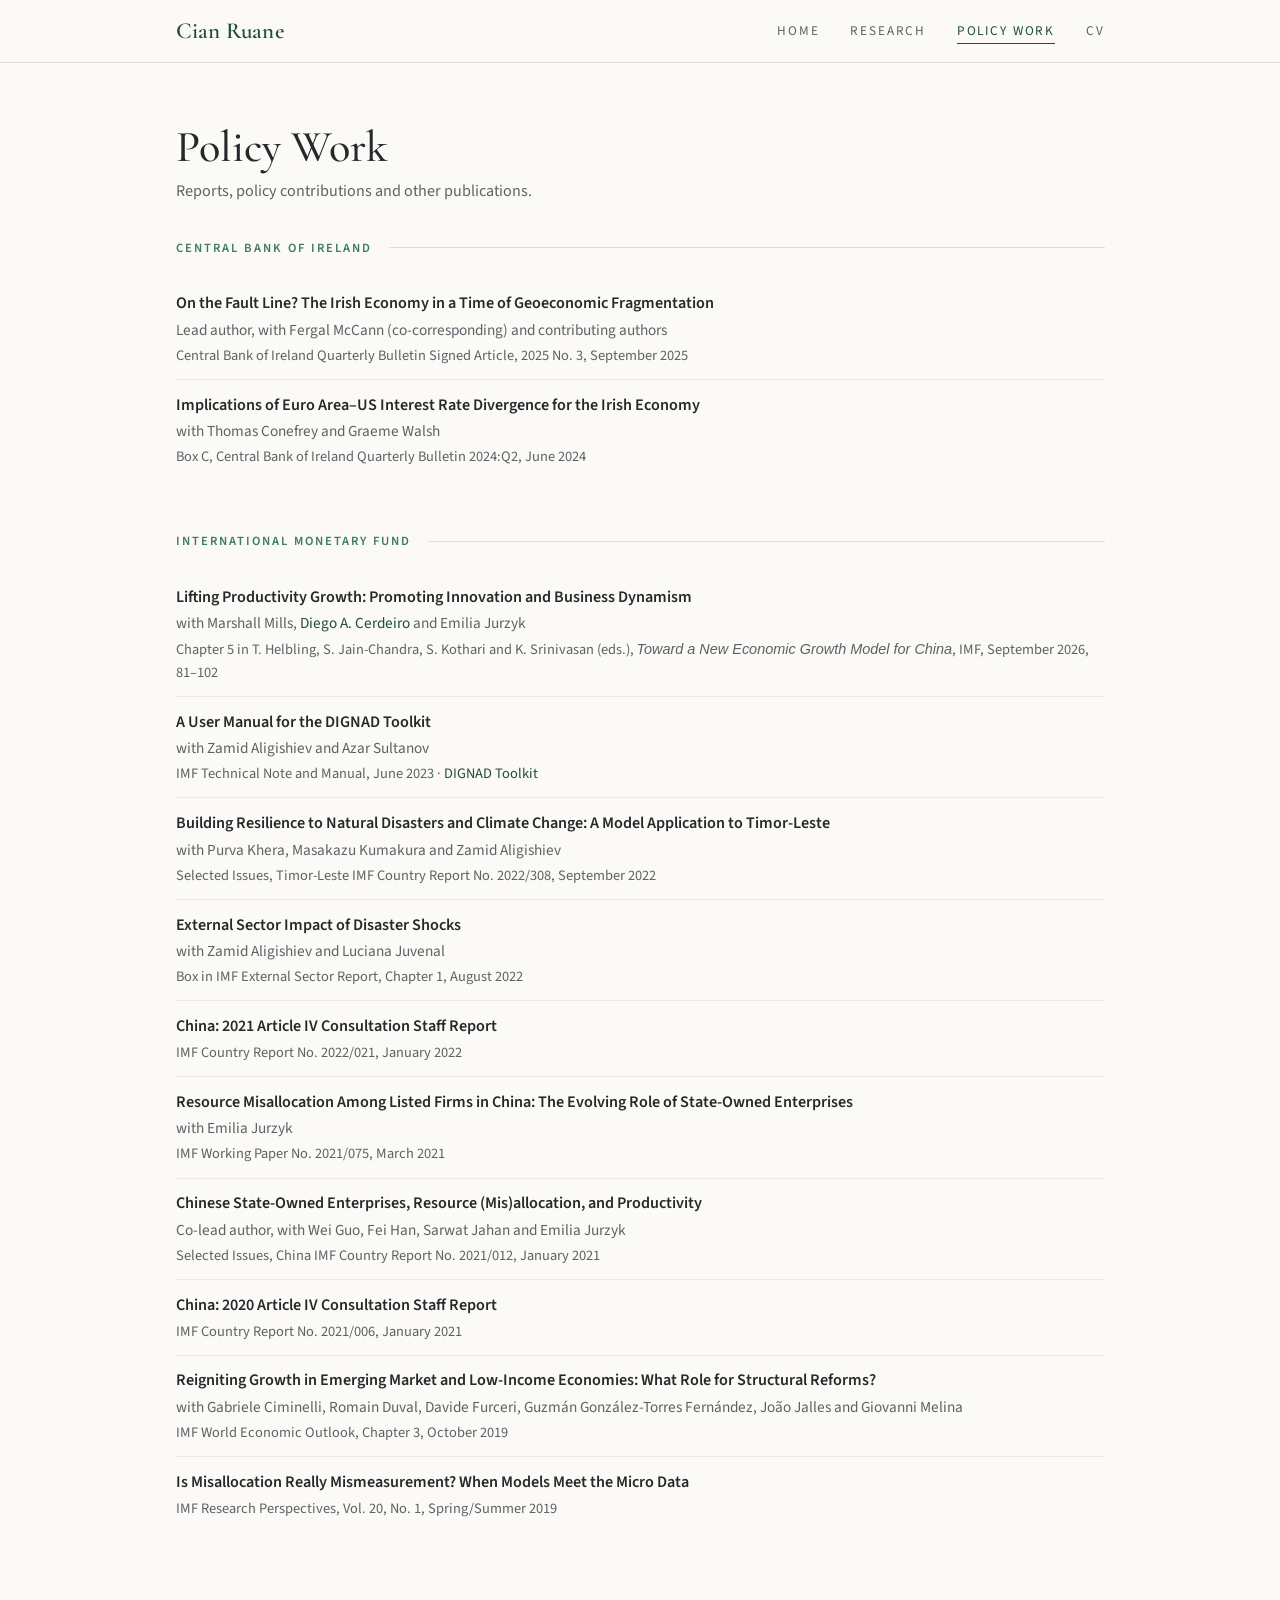
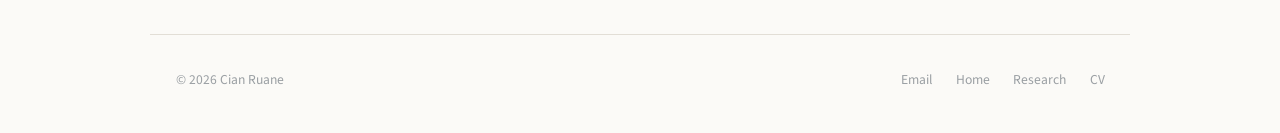
==== commit 52653799: "Add files via upload" ====
--- a/policy.html
+++ b/policy.html
@@ -38,7 +38,7 @@
     <div class="item">
       <a class="t" href="papers/OnTheFaultLine_IrishEconomy.pdf" target="_blank" rel="noopener">On the Fault Line? The Irish Economy in a Time of Geoeconomic Fragmentation</a>
       <span class="by">Lead author, with Fergal McCann (co-corresponding) and contributing authors</span>
-      <span class="where">Central Bank of Ireland Quarterly Bulletin Signed Article, 2025 No. 3, September 2025 · <a href="https://www.centralbank.ie/docs/default-source/publications/quarterly-bulletins/quarterly-bulletin-signed-articles/on-the-fault-line-irish-economy-in-a-time-of-geoeconomic-fragmentation.pdf" target="_blank" rel="noopener">Central Bank copy</a></span>
+      <span class="where">Central Bank of Ireland Quarterly Bulletin Signed Article, 2025 No. 3, September 2025</span>
     </div>
     <div class="item">
       <a class="t" href="https://www.centralbank.ie/docs/default-source/publications/quarterly-bulletins/boxes/qb2-2024/box-c-implications-of-euro-area-us-interest-rate-divergence-for-the-irish-economy.pdf" target="_blank" rel="noopener">Implications of Euro Area–US Interest Rate Divergence for the Irish Economy</a>
